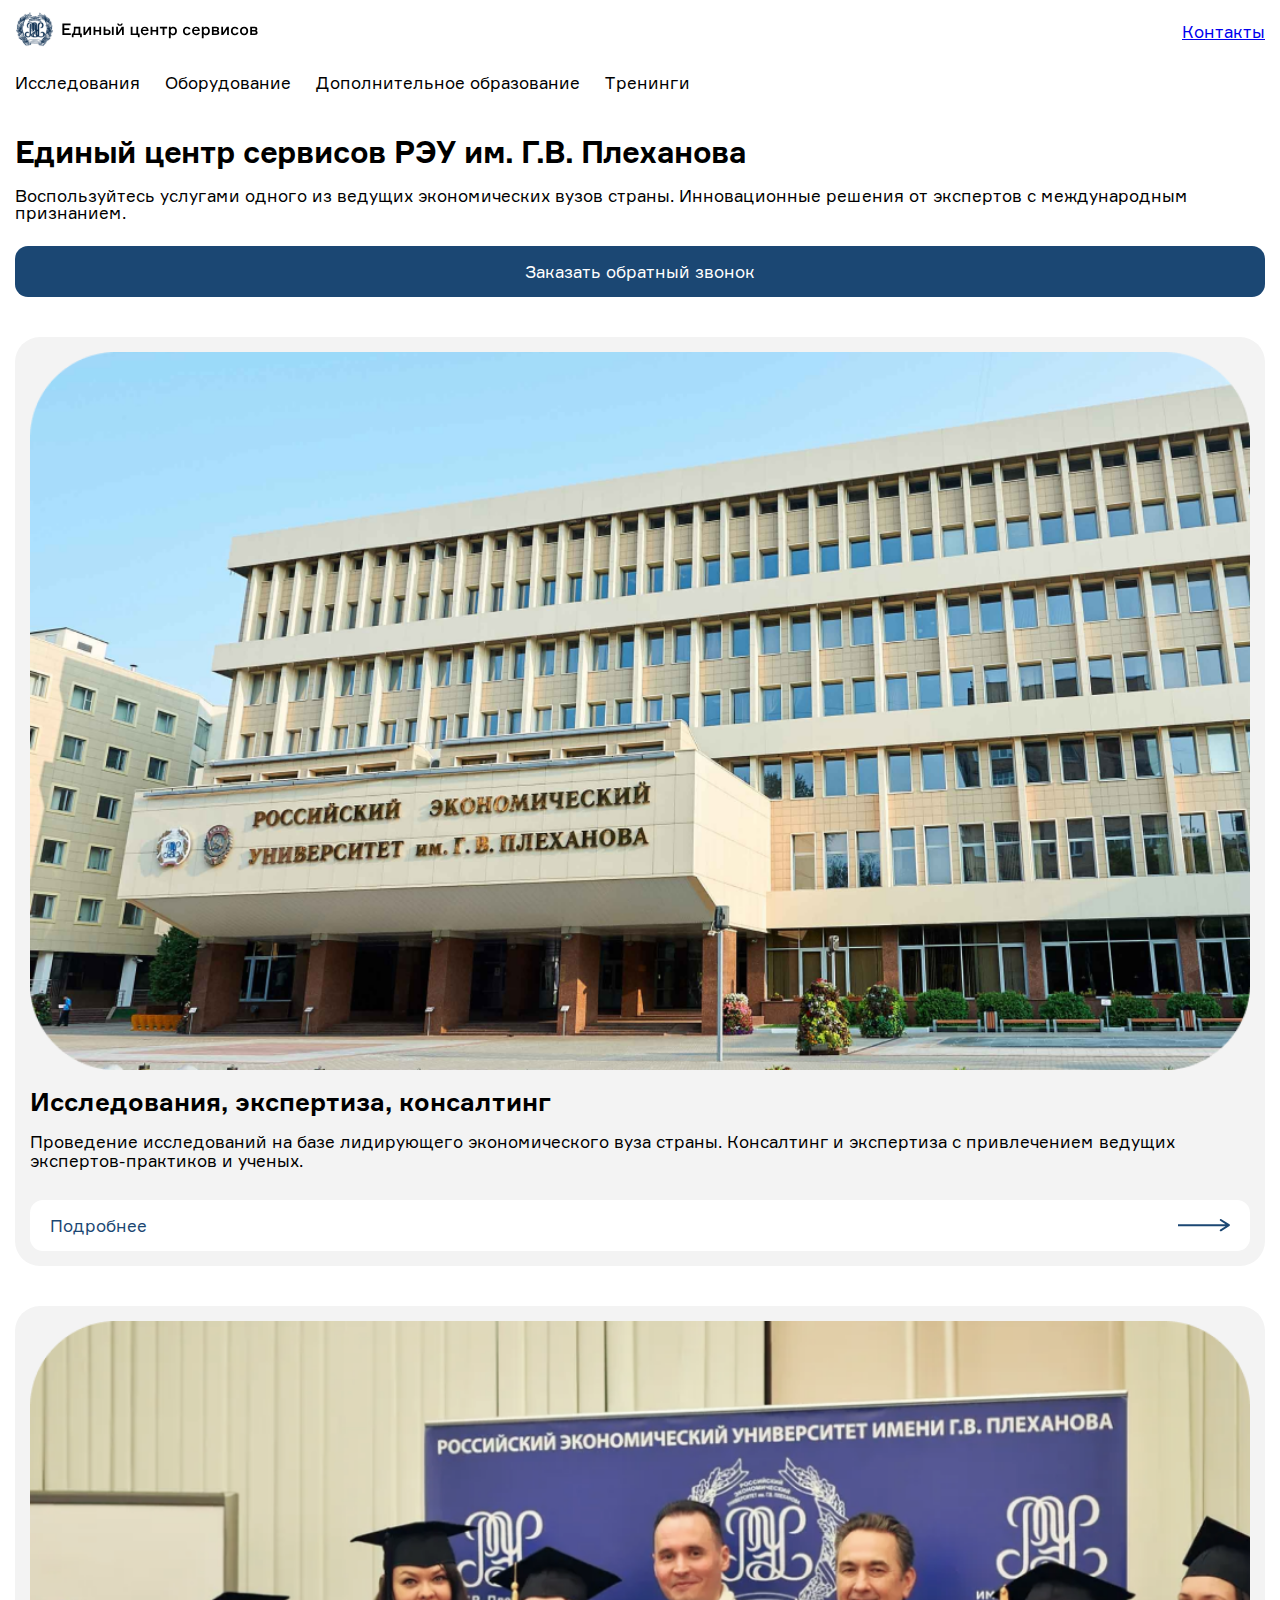
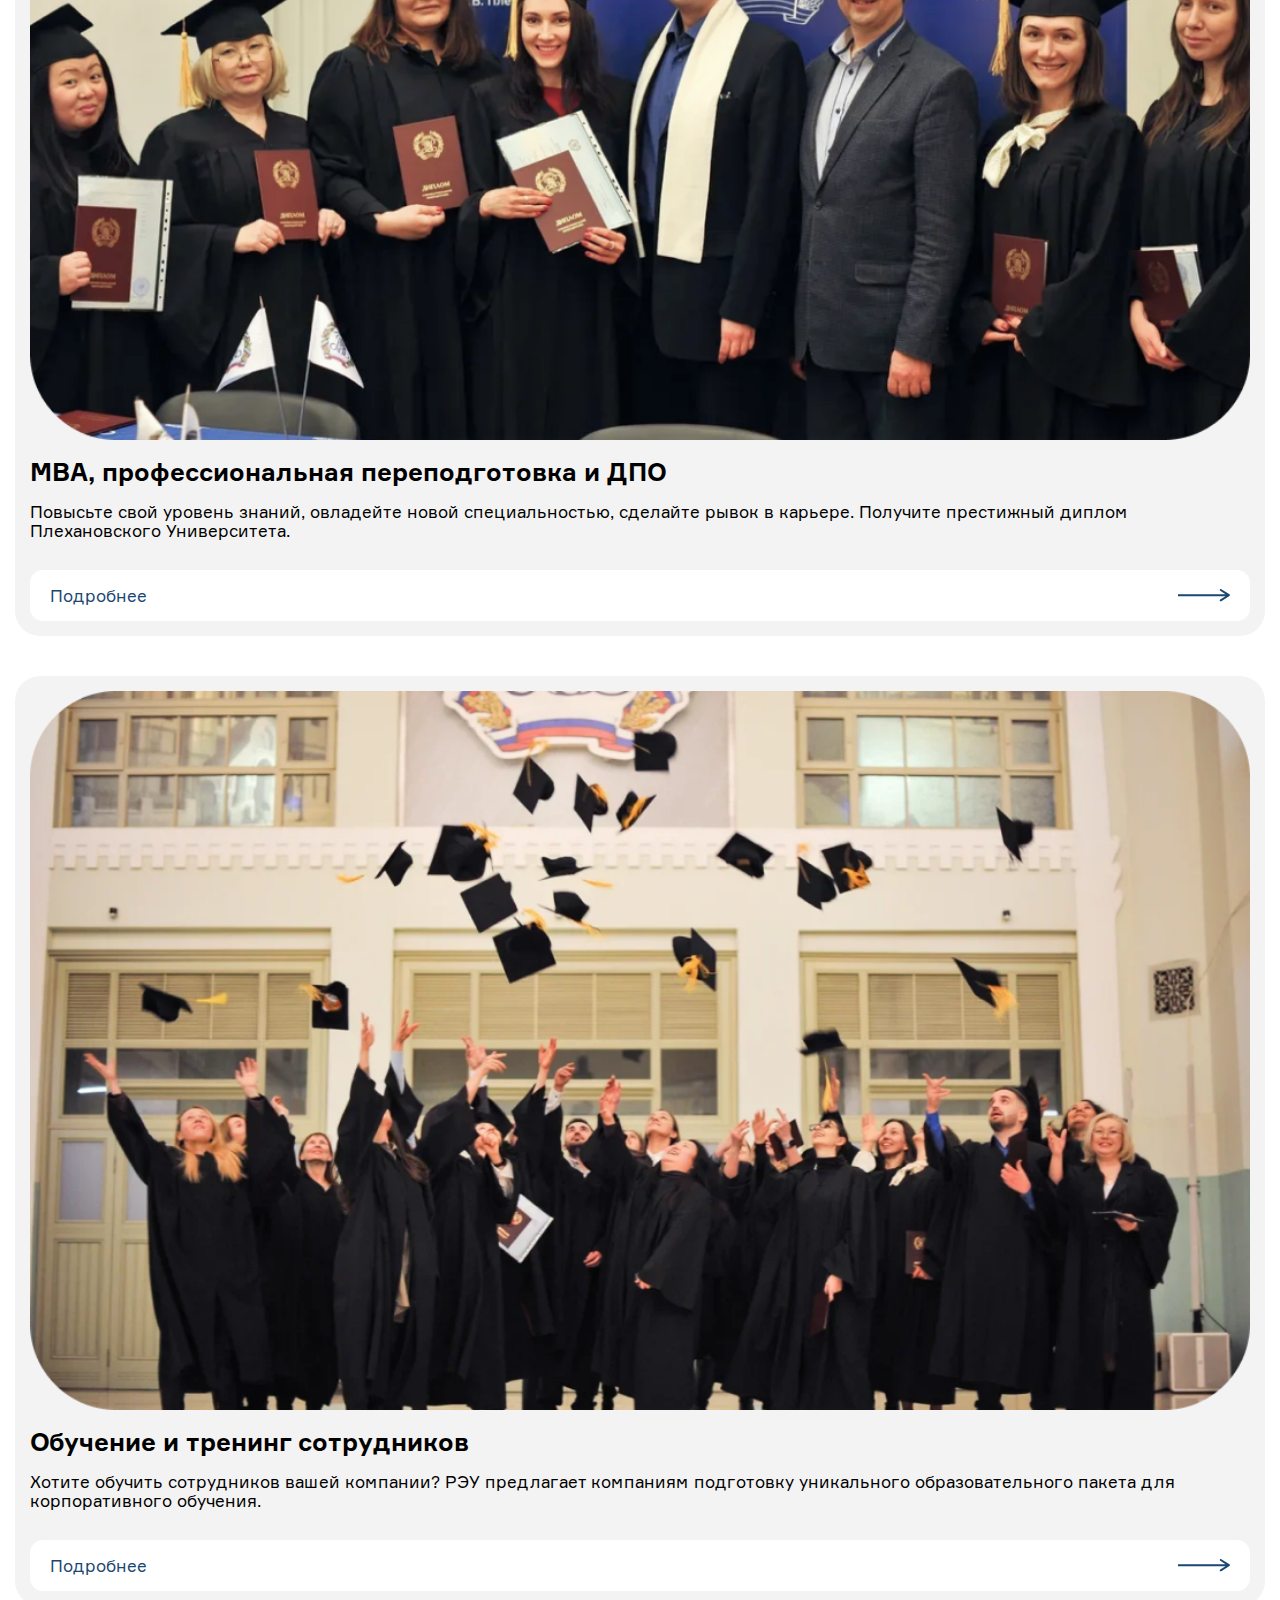
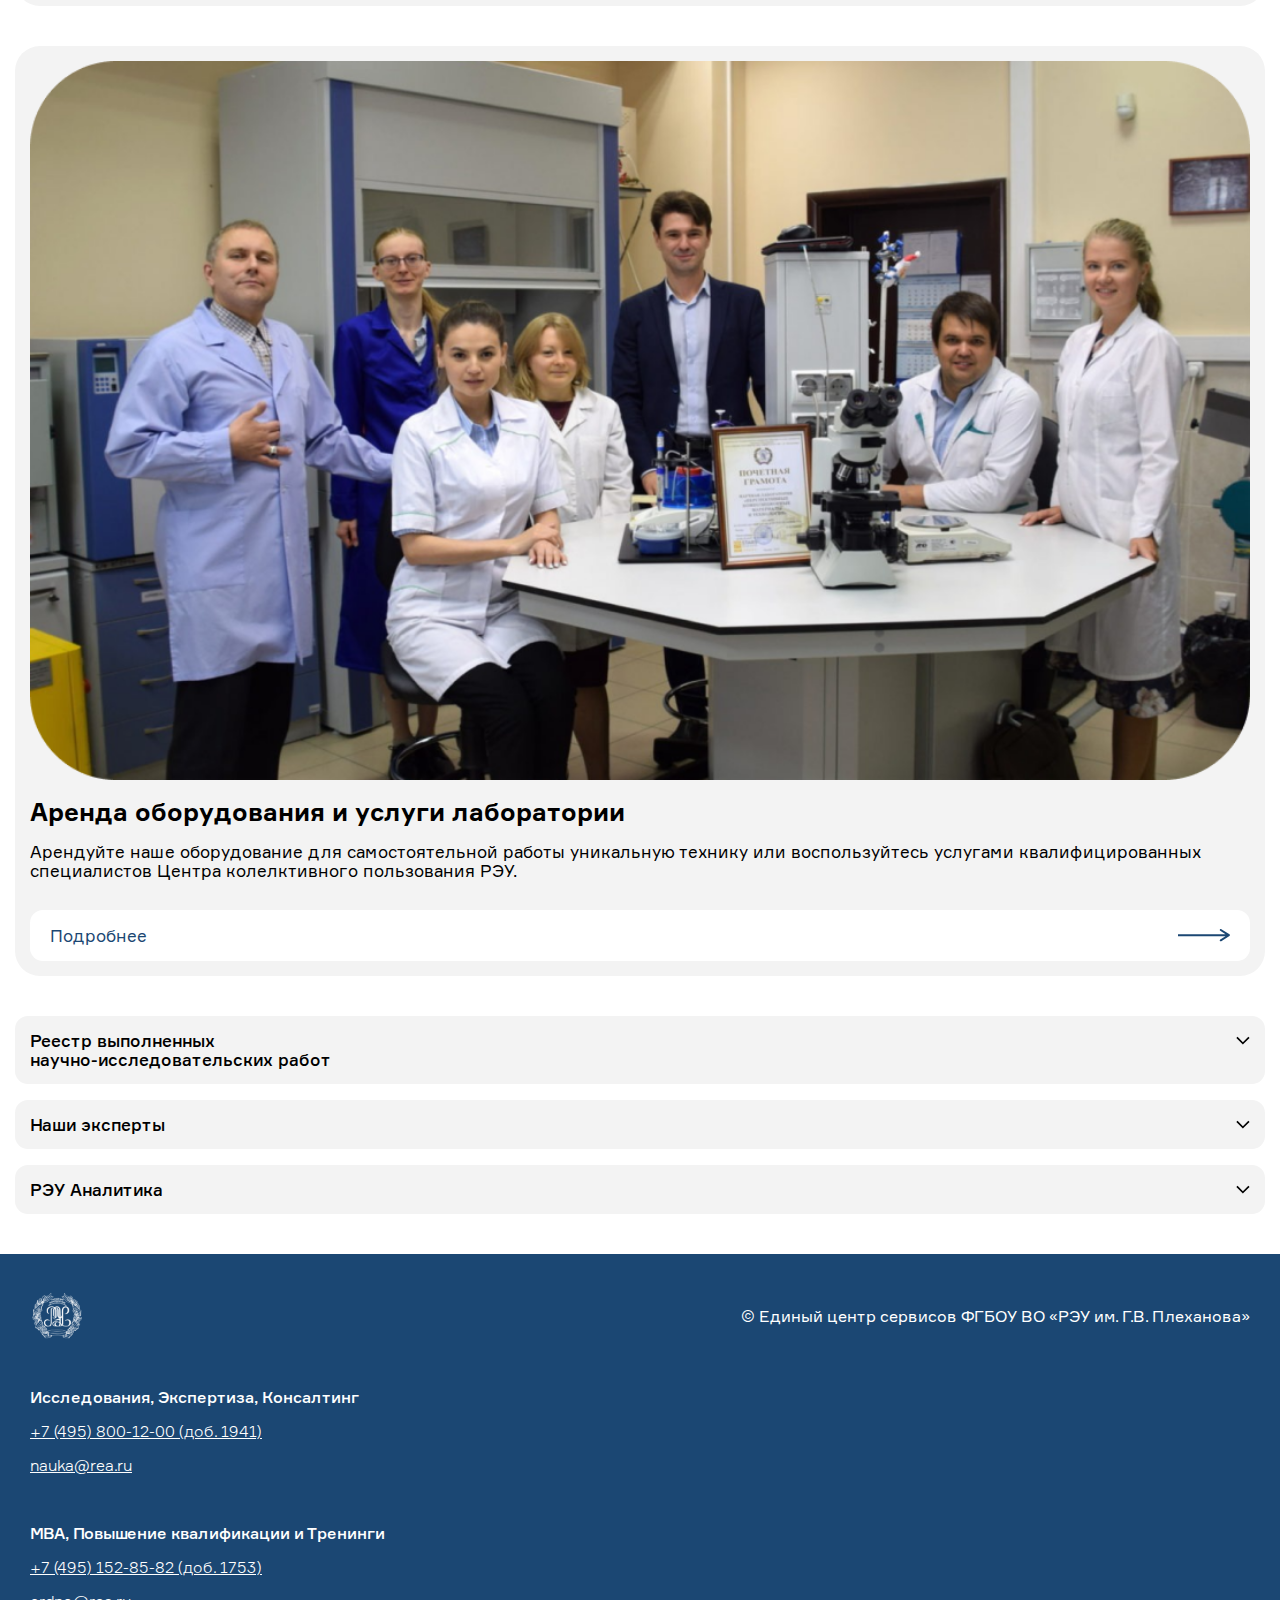
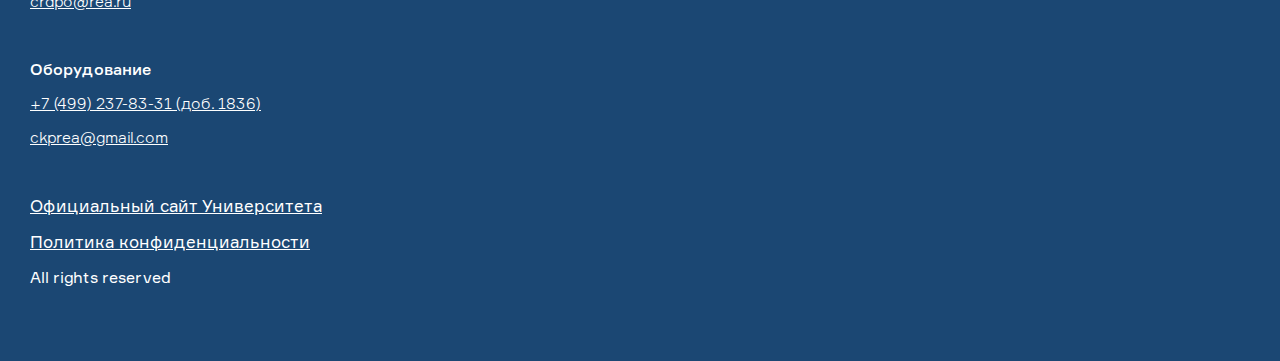
==== index.html @ 41f775c6 "first-sprint" ====
<!DOCTYPE html>
<html lang="ru" dir="ltr">
  <head>
    <meta charset="utf-8">
    <meta name="viewport" content="width=device-width, initial-scale=1">
    <title>Единый центр сервисов</title>
    <link rel="stylesheet" href="styles/style.css">
  </head>
  <body>
    <header>
      <a href="index.html"><img src="img/logo.svg" alt="logo"></a>
      <a href="#">Контакты</a>
    </header>

    <nav>
      <ul>
        <li><a href="reserches.html">Исследования</a></li>
        <li><a href="equipment.html">Оборудование</a></li>
        <li><a href="dpo.html">Дополнительное образование</a></li>
        <li><a href="trenings.html">Тренинги</a></li>
      </ul>
    </nav>

    <section class="main-page-title">
      <h1>Единый центр сервисов РЭУ им. Г.В. Плеханова</h1>
      <p>Воспользуйтесь услугами одного из&nbsp;ведущих экономических вузов страны. Инновационные решения от&nbsp;экспертов с&nbsp;международным признанием.</p>
      <button type="button" name="button">Заказать обратный звонок</button>
    </section>

    <section class="carts">
      <div class="section-cart">
        <img src="img/university.png" alt="university">
        <h2>Исследования, экспертиза, консалтинг</h2>
        <p>Проведение исследований на&nbsp;базе лидирующего экономического вуза страны. Консалтинг и&nbsp;экспертиза с&nbsp;привлечением ведущих экспертов-практиков и&nbsp;ученых.</p>
        <button type="button" class="button-cart" name="button">
          <span class="button-text">Подробнее</span>
          <span class="button-icon">
            <img src="img/button-icon.svg" alt="button-icon">
          </span>
        </button>
      </div>

      <div class="section-cart">
        <img src="img/dpo.png" alt="dpo">
        <h2>МВА, профессиональная переподготовка и&nbsp;ДПО</h2>
        <p>Повысьте свой уровень знаний, овладейте новой специальностью, сделайте рывок в&nbsp;карьере. Получите престижный диплом Плехановского Университета.</p>
        <button type="button" name="button">
          <span class="button-text">Подробнее</span>
          <span class="button-icon">
            <img src="img/button-icon.svg" alt="button-icon">
          </span>
      </div>

      <div class="section-cart">
        <img src="img/trening.png" alt="trening">
        <h2>Обучение и&nbsp;тренинг сотрудников</h2>
        <p>Хотите обучить сотрудников вашей компании? РЭУ предлагает компаниям подготовку уникального образовательного пакета для корпоративного обучения.</p>
        <button type="button" name="button">
          <span class="button-text">Подробнее</span>
          <span class="button-icon">
            <img src="img/button-icon.svg" alt="button-icon">
          </span>
      </div>

      <div class="section-cart">
        <img src="img/equip.png" alt="equip">
        <h2>Аренда оборудования и&nbsp;услуги лаборатории</h2>
        <p>Арендуйте наше оборудование для самостоятельной работы уникальную технику или воспользуйтесь услугами квалифицированных специалистов Центра колелктивного пользования РЭУ.</p>
        <button type="button" name="button">
          <span class="button-text">Подробнее</span>
          <span class="button-icon">
            <img src="img/button-icon.svg" alt="button-icon">
          </span>
      </div>
    </section>

      <section class="chevron">
        <div class="container-chevron">
          <p>Реестр выполненных<br>научно-исследовательских работ</p>
          <img src="img/chevron.svg" alt="chevron">
        </div>

        <div class="container-chevron">
          <p>Наши эксперты</p>
          <img src="img/chevron.svg" alt="chevron">
        </div>

        <div class="container-chevron">
          <p>РЭУ Аналитика</p>
          <img src="img/chevron.svg" alt="chevron">
        </div>
      </section>

      <footer>
        <div class="white-logo">
          <img src="img/white-logo.png" alt="white-logo">
          <p>&copy;&nbsp;Единый центр сервисов ФГБОУ ВО&nbsp;&laquo;РЭУ им. Г.В. Плеханова&raquo;</p>
        </div>


        <div class="links">
          <div class="footer-link">
            <p>Исследования, Экспертиза, Консалтинг</p>
            <a href="tel:+7 (495) 800-12-00">+7 (495) 800-12-00 (доб. 1941)</a>
            <a href="mailto: nauka@rea.ru">nauka@rea.ru</a>
          </div>

          <div class="footer-link">
            <p>MBA, Повышение квалификации и Тренинги</p>
            <a href="tel:+7 (495) 152-85-82">+7 (495) 152-85-82 (доб. 1753)</a>
            <a href="mailto: crdpo@rea.ru">crdpo@rea.ru</a>
          </div>

          <div class="footer-link">
            <p>Оборудование</p>
            <a href="tel:+7 (499) 237-83-31">+7 (499) 237-83-31 (доб. 1836)</a>
            <a href="mailto: ckprea@gmail.com">ckprea@gmail.com</a>
          </div>
        </div>

        <div class="bottom">
          <p><a href="#">Официальный сайт Университета</a></p>
          <p><a href="#">Политика конфиденциальности</a></p>
          <p>All rights reserved</p>
        </div>
      </footer>

    </section>
  </body>
</html>
---- styles/style.css ----
@import "reset.css";
@import "fonts.css";
@import "main.css";
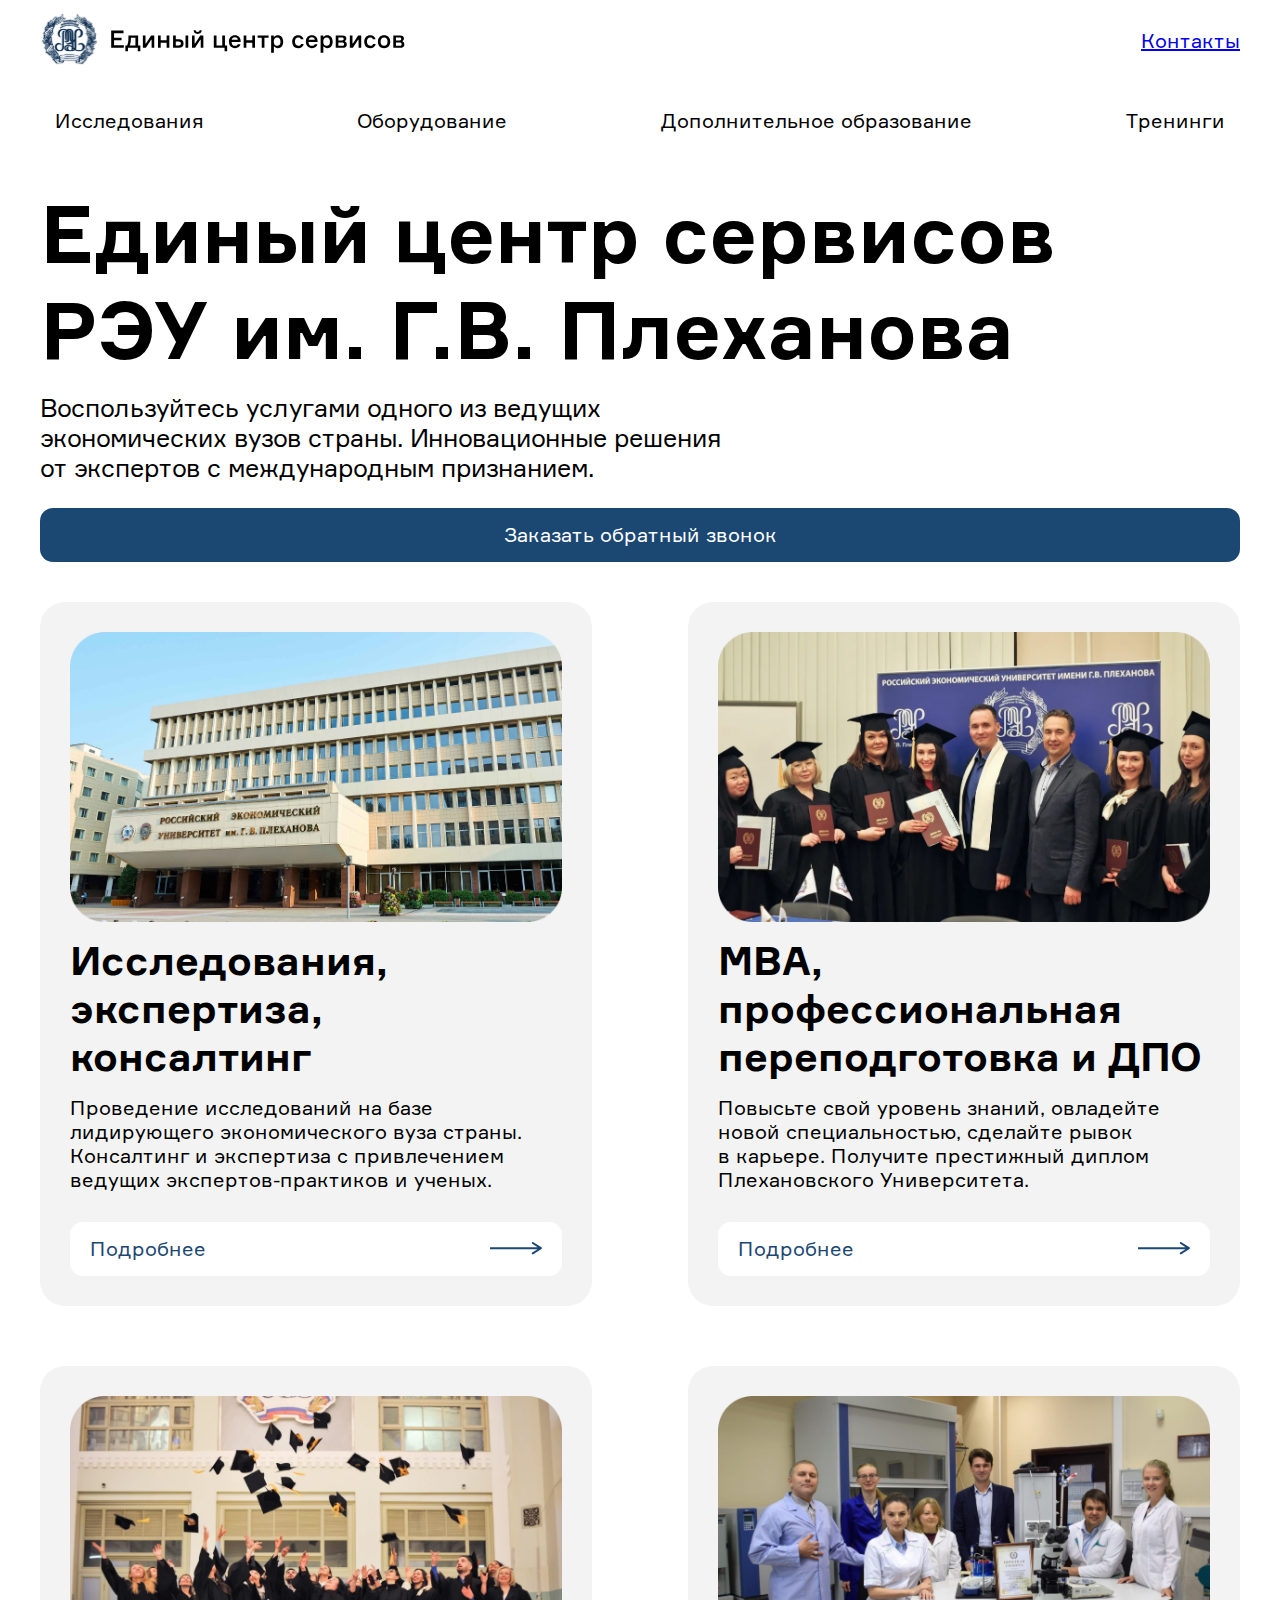
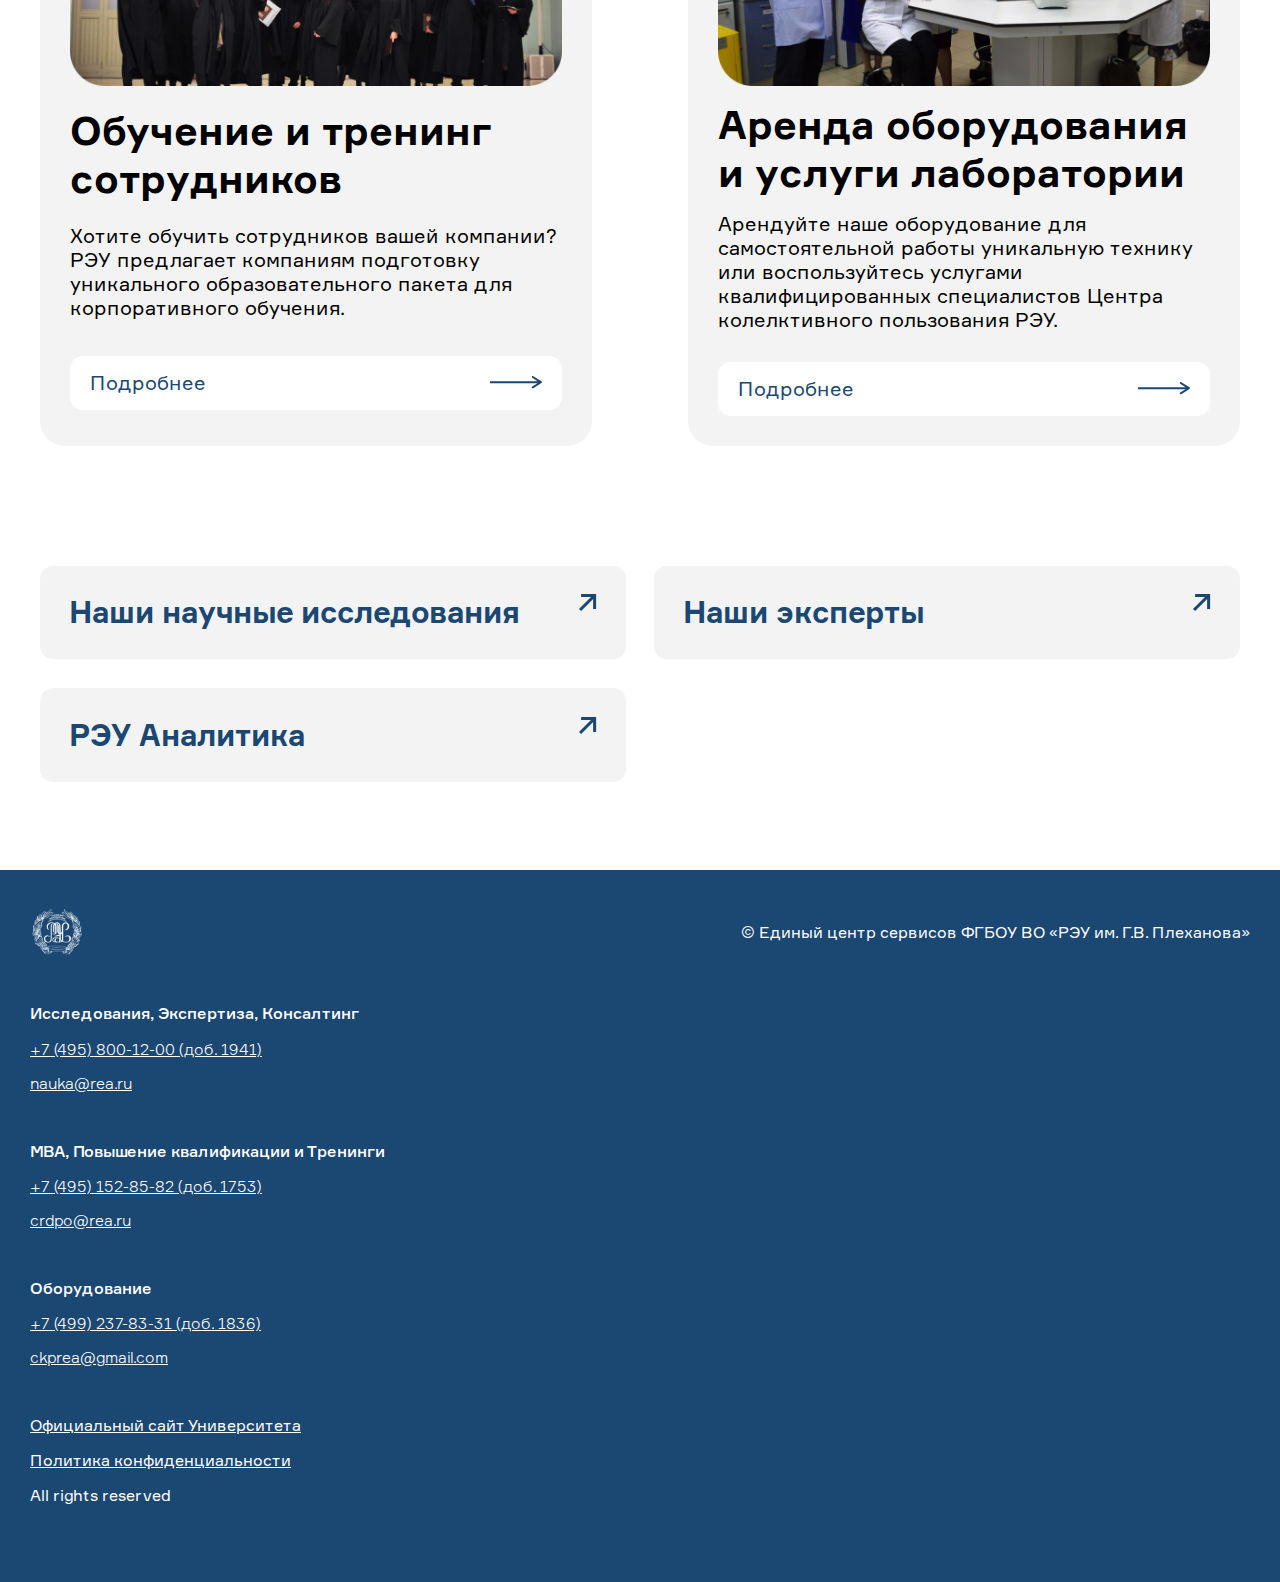
==== commit 47f4a575: "Second-sprint" ====
--- a/index.html
+++ b/index.html
@@ -24,7 +24,7 @@
     <section class="main-page-title">
       <h1>Единый центр сервисов РЭУ им. Г.В. Плеханова</h1>
       <p>Воспользуйтесь услугами одного из&nbsp;ведущих экономических вузов страны. Инновационные решения от&nbsp;экспертов с&nbsp;международным признанием.</p>
-      <button type="button" name="button">Заказать обратный звонок</button>
+      <button class="button" type="button" name="button">Заказать обратный звонок</button>
     </section>
 
     <section class="carts">
@@ -32,7 +32,7 @@
         <img src="img/university.png" alt="university">
         <h2>Исследования, экспертиза, консалтинг</h2>
         <p>Проведение исследований на&nbsp;базе лидирующего экономического вуза страны. Консалтинг и&nbsp;экспертиза с&nbsp;привлечением ведущих экспертов-практиков и&nbsp;ученых.</p>
-        <button type="button" class="button-cart" name="button">
+        <button type="button" class="button flex" name="button">
           <span class="button-text">Подробнее</span>
           <span class="button-icon">
             <img src="img/button-icon.svg" alt="button-icon">
@@ -44,7 +44,7 @@
         <img src="img/dpo.png" alt="dpo">
         <h2>МВА, профессиональная переподготовка и&nbsp;ДПО</h2>
         <p>Повысьте свой уровень знаний, овладейте новой специальностью, сделайте рывок в&nbsp;карьере. Получите престижный диплом Плехановского Университета.</p>
-        <button type="button" name="button">
+        <button class="button flex" type="button" name="button">
           <span class="button-text">Подробнее</span>
           <span class="button-icon">
             <img src="img/button-icon.svg" alt="button-icon">
@@ -55,7 +55,7 @@
         <img src="img/trening.png" alt="trening">
         <h2>Обучение и&nbsp;тренинг сотрудников</h2>
         <p>Хотите обучить сотрудников вашей компании? РЭУ предлагает компаниям подготовку уникального образовательного пакета для корпоративного обучения.</p>
-        <button type="button" name="button">
+        <button class="button flex" type="button" name="button">
           <span class="button-text">Подробнее</span>
           <span class="button-icon">
             <img src="img/button-icon.svg" alt="button-icon">
@@ -66,7 +66,7 @@
         <img src="img/equip.png" alt="equip">
         <h2>Аренда оборудования и&nbsp;услуги лаборатории</h2>
         <p>Арендуйте наше оборудование для самостоятельной работы уникальную технику или воспользуйтесь услугами квалифицированных специалистов Центра колелктивного пользования РЭУ.</p>
-        <button type="button" name="button">
+        <button class="button flex" type="button" name="button">
           <span class="button-text">Подробнее</span>
           <span class="button-icon">
             <img src="img/button-icon.svg" alt="button-icon">
@@ -74,20 +74,22 @@
       </div>
     </section>
 
-      <section class="chevron">
-        <div class="container-chevron">
-          <p>Реестр выполненных<br>научно-исследовательских работ</p>
-          <img src="img/chevron.svg" alt="chevron">
-        </div>
+      <section>
+        <div class="action-flex-container">
+          <div class="main-page action-container">
+            <p>Наши научные исследования</p>
+            <img src="img/link-arrow.svg" alt="link-arrow">
+          </div>
 
-        <div class="container-chevron">
-          <p>Наши эксперты</p>
-          <img src="img/chevron.svg" alt="chevron">
-        </div>
+          <div class="main-page action-container">
+            <p>Наши эксперты</p>
+            <img src="img/link-arrow.svg" alt="link-arrow">
+          </div>
 
-        <div class="container-chevron">
-          <p>РЭУ Аналитика</p>
-          <img src="img/chevron.svg" alt="chevron">
+          <div class="main-page action-container">
+            <p>РЭУ Аналитика</p>
+            <img src="img/link-arrow.svg" alt="link-arrow">
+          </div>
         </div>
       </section>
 
--- a/styles/style.css
+++ b/styles/style.css
@@ -1,3 +1,17 @@
 @import "reset.css";
 @import "fonts.css";
+@import "head.css";
 @import "main.css";
+@import "main-page-title.css";
+@import "button.css";
+@import "carts.css";
+@import "action-container.css";
+@import "footer.css";
+@import "main-title.css";
+@import "action-section.css";
+@import "person.css";
+@import "hidden-list.css";
+@import "default-container.css";
+@import "carusel.css";
+@import "banner.css";
+@import "small-banner.css";
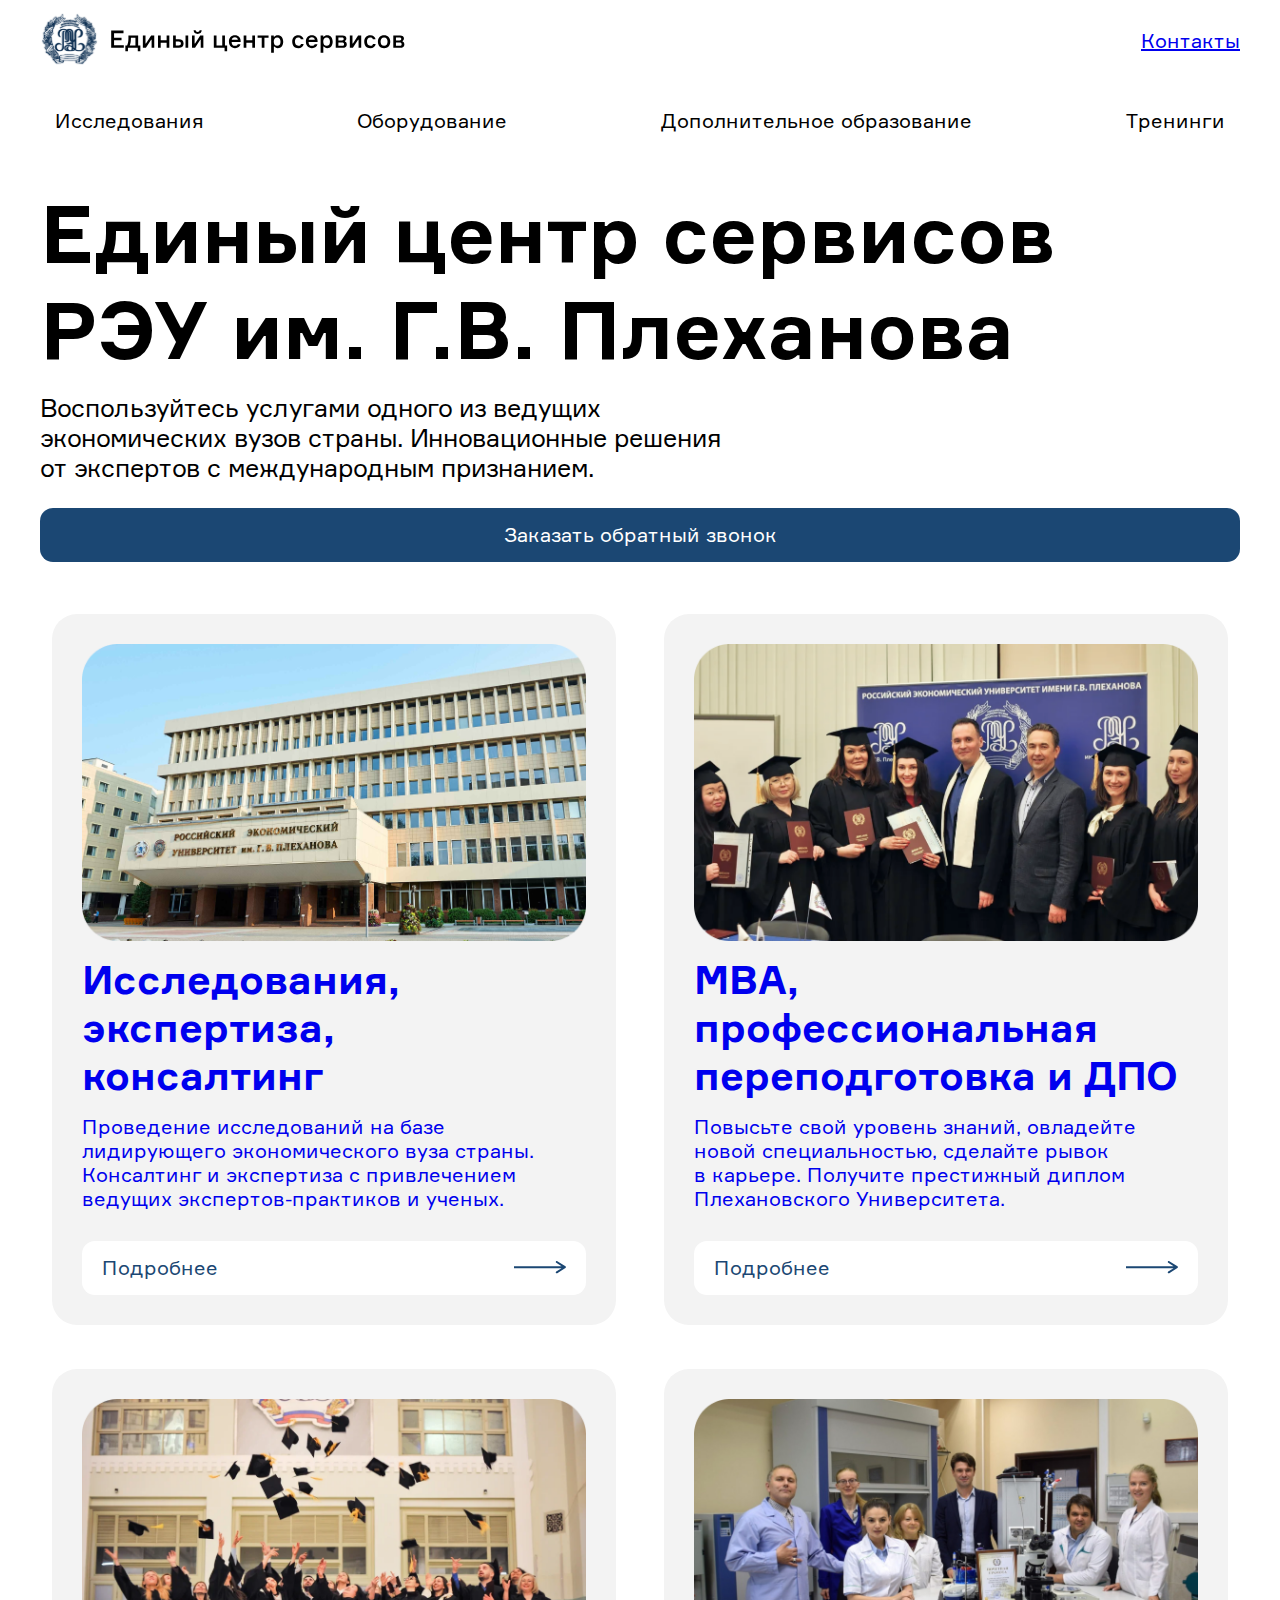
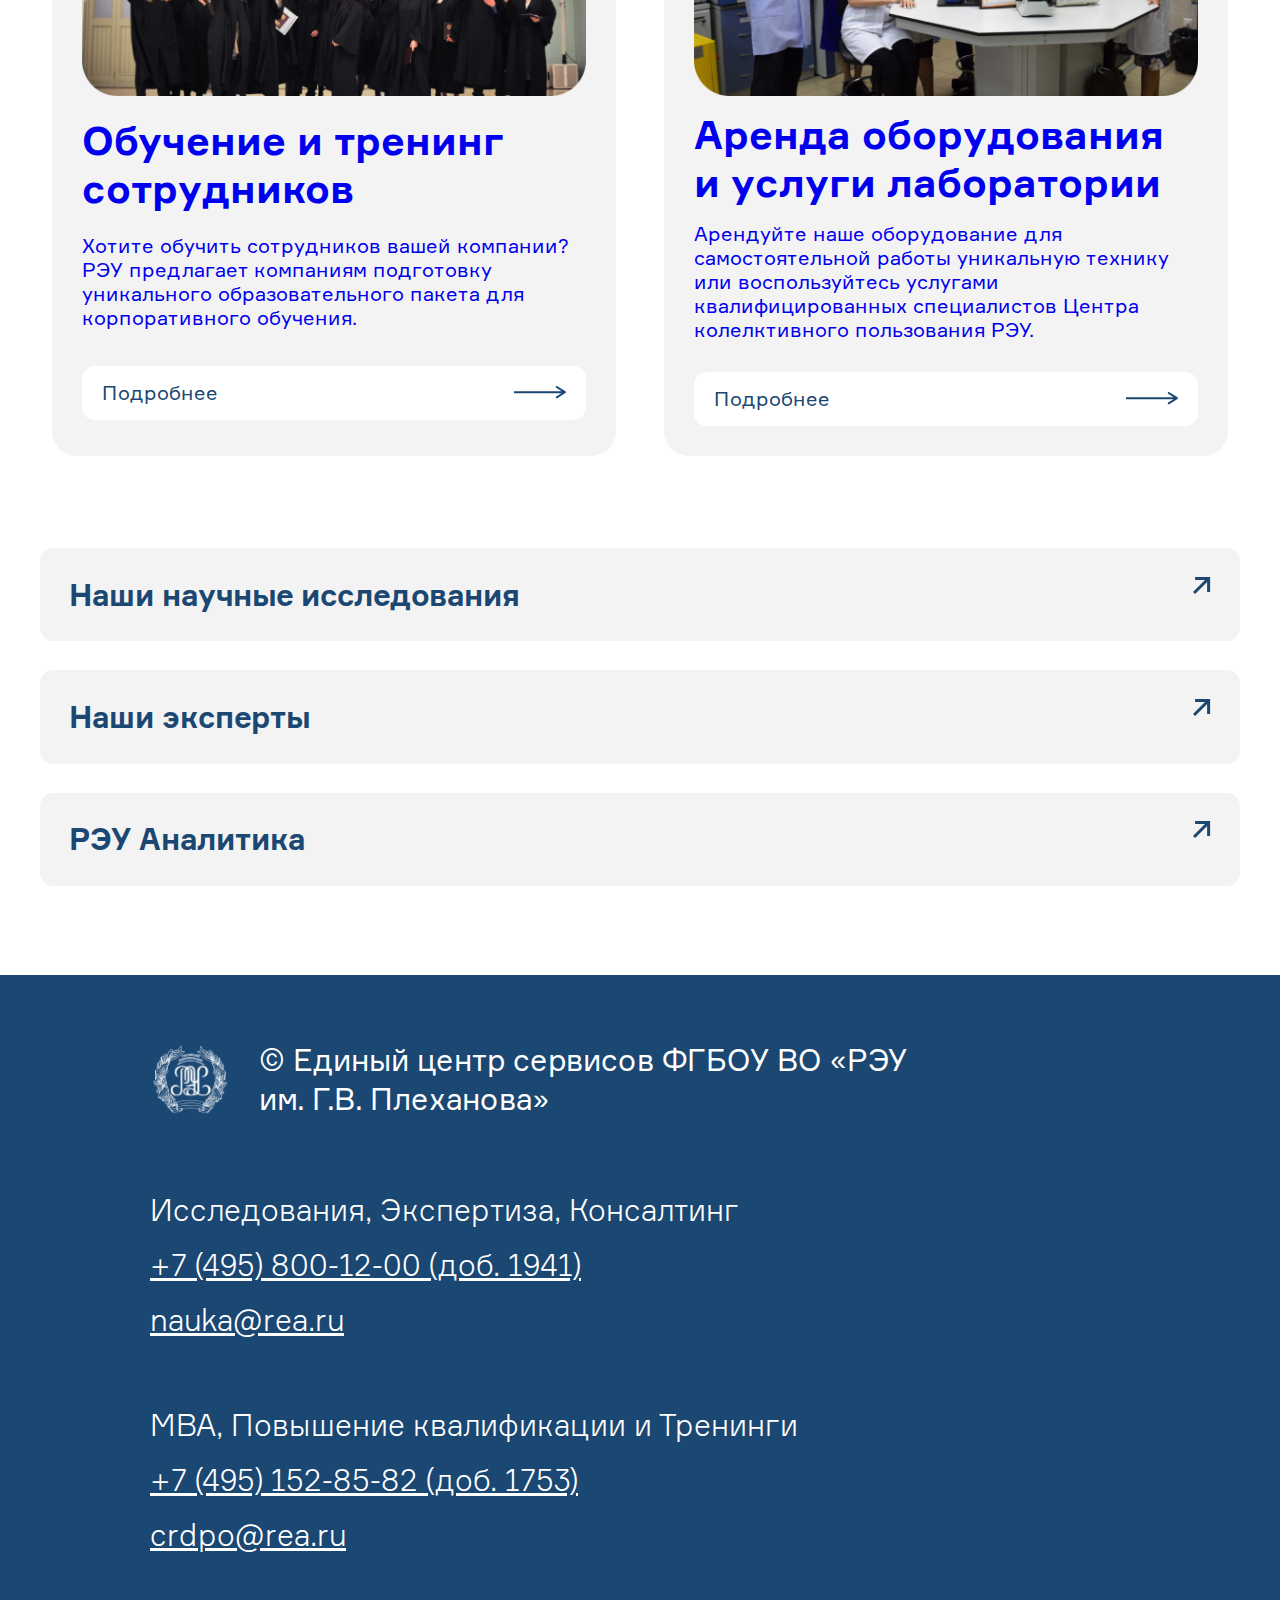
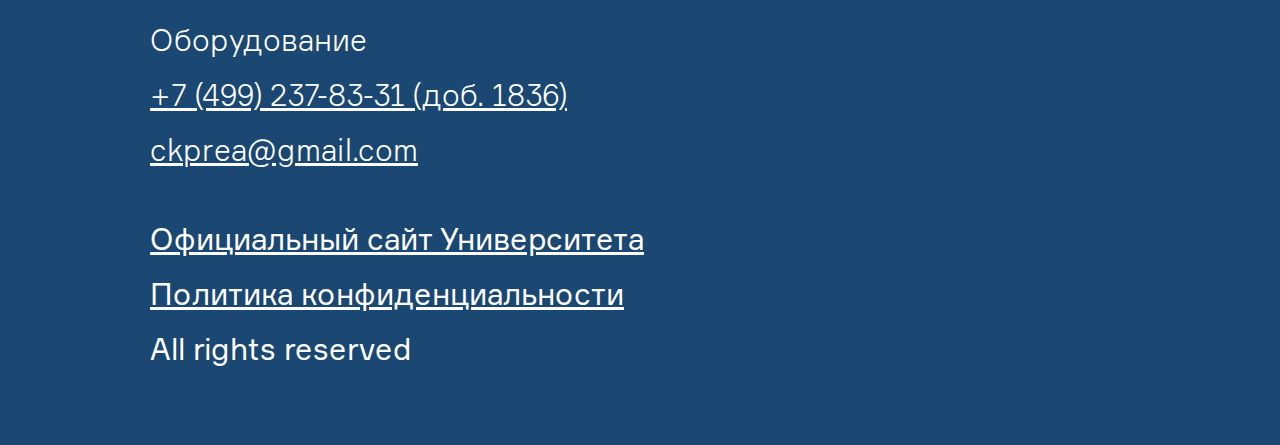
==== commit f420d9c9: "Third-sprint" ====
--- a/index.html
+++ b/index.html
@@ -28,50 +28,61 @@
     </section>
 
     <section class="carts">
-      <div class="section-cart">
-        <img src="img/university.png" alt="university">
-        <h2>Исследования, экспертиза, консалтинг</h2>
-        <p>Проведение исследований на&nbsp;базе лидирующего экономического вуза страны. Консалтинг и&nbsp;экспертиза с&nbsp;привлечением ведущих экспертов-практиков и&nbsp;ученых.</p>
-        <button type="button" class="button flex" name="button">
-          <span class="button-text">Подробнее</span>
-          <span class="button-icon">
-            <img src="img/button-icon.svg" alt="button-icon">
-          </span>
-        </button>
-      </div>
+      <a href="reserches.html">
+        <div class="section-cart">
+          <img src="img/university.png" alt="university">
+          <h2>Исследования, экспертиза, консалтинг</h2>
+          <p>Проведение исследований на&nbsp;базе лидирующего экономического вуза страны. Консалтинг и&nbsp;экспертиза с&nbsp;привлечением ведущих экспертов-практиков и&nbsp;ученых.</p>
+          <button type="button" class="button flex" name="button">
+            <span class="button-text">Подробнее</span>
+            <span class="button-icon">
+              <img src="img/button-icon.svg" alt="button-icon">
+            </span>
+          </button>
+        </div>
+      </a>
 
-      <div class="section-cart">
-        <img src="img/dpo.png" alt="dpo">
-        <h2>МВА, профессиональная переподготовка и&nbsp;ДПО</h2>
-        <p>Повысьте свой уровень знаний, овладейте новой специальностью, сделайте рывок в&nbsp;карьере. Получите престижный диплом Плехановского Университета.</p>
-        <button class="button flex" type="button" name="button">
-          <span class="button-text">Подробнее</span>
-          <span class="button-icon">
-            <img src="img/button-icon.svg" alt="button-icon">
-          </span>
-      </div>
+      <a href="dpo.html">
+        <div class="section-cart">
+          <img src="img/dpo.png" alt="dpo">
+          <h2>МВА, профессиональная переподготовка и&nbsp;ДПО</h2>
+          <p>Повысьте свой уровень знаний, овладейте новой специальностью, сделайте рывок в&nbsp;карьере. Получите престижный диплом Плехановского Университета.</p>
+          <button class="button flex" type="button" name="button">
+            <span class="button-text">Подробнее</span>
+            <span class="button-icon">
+              <img src="img/button-icon.svg" alt="button-icon">
+            </span>
+          </button>
+        </div>
+      </a>
 
-      <div class="section-cart">
-        <img src="img/trening.png" alt="trening">
-        <h2>Обучение и&nbsp;тренинг сотрудников</h2>
-        <p>Хотите обучить сотрудников вашей компании? РЭУ предлагает компаниям подготовку уникального образовательного пакета для корпоративного обучения.</p>
-        <button class="button flex" type="button" name="button">
-          <span class="button-text">Подробнее</span>
-          <span class="button-icon">
-            <img src="img/button-icon.svg" alt="button-icon">
-          </span>
-      </div>
+      <a href="trenings.html">
+        <div class="section-cart">
+          <img src="img/trening.png" alt="trening">
+          <h2>Обучение и&nbsp;тренинг сотрудников</h2>
+          <p>Хотите обучить сотрудников вашей компании? РЭУ предлагает компаниям подготовку уникального образовательного пакета для корпоративного обучения.</p>
+          <button class="button flex" type="button" name="button">
+            <span class="button-text">Подробнее</span>
+            <span class="button-icon">
+              <img src="img/button-icon.svg" alt="button-icon">
+            </span>
+        </div>
+      </a>
 
-      <div class="section-cart">
-        <img src="img/equip.png" alt="equip">
-        <h2>Аренда оборудования и&nbsp;услуги лаборатории</h2>
-        <p>Арендуйте наше оборудование для самостоятельной работы уникальную технику или воспользуйтесь услугами квалифицированных специалистов Центра колелктивного пользования РЭУ.</p>
-        <button class="button flex" type="button" name="button">
-          <span class="button-text">Подробнее</span>
-          <span class="button-icon">
-            <img src="img/button-icon.svg" alt="button-icon">
-          </span>
-      </div>
+      <a href="equipment.html">
+        <div class="section-cart">
+          <img src="img/equip.png" alt="equip">
+          <h2>Аренда оборудования и&nbsp;услуги лаборатории</h2>
+          <p>Арендуйте наше оборудование для самостоятельной работы уникальную технику или воспользуйтесь услугами квалифицированных специалистов Центра колелктивного пользования РЭУ.</p>
+          <button class="button flex" type="button" name="button">
+            <span class="button-text">Подробнее</span>
+            <span class="button-icon">
+              <img src="img/button-icon.svg" alt="button-icon">
+            </span>
+          </button>
+        </div>
+      </a>
+
     </section>
 
       <section>
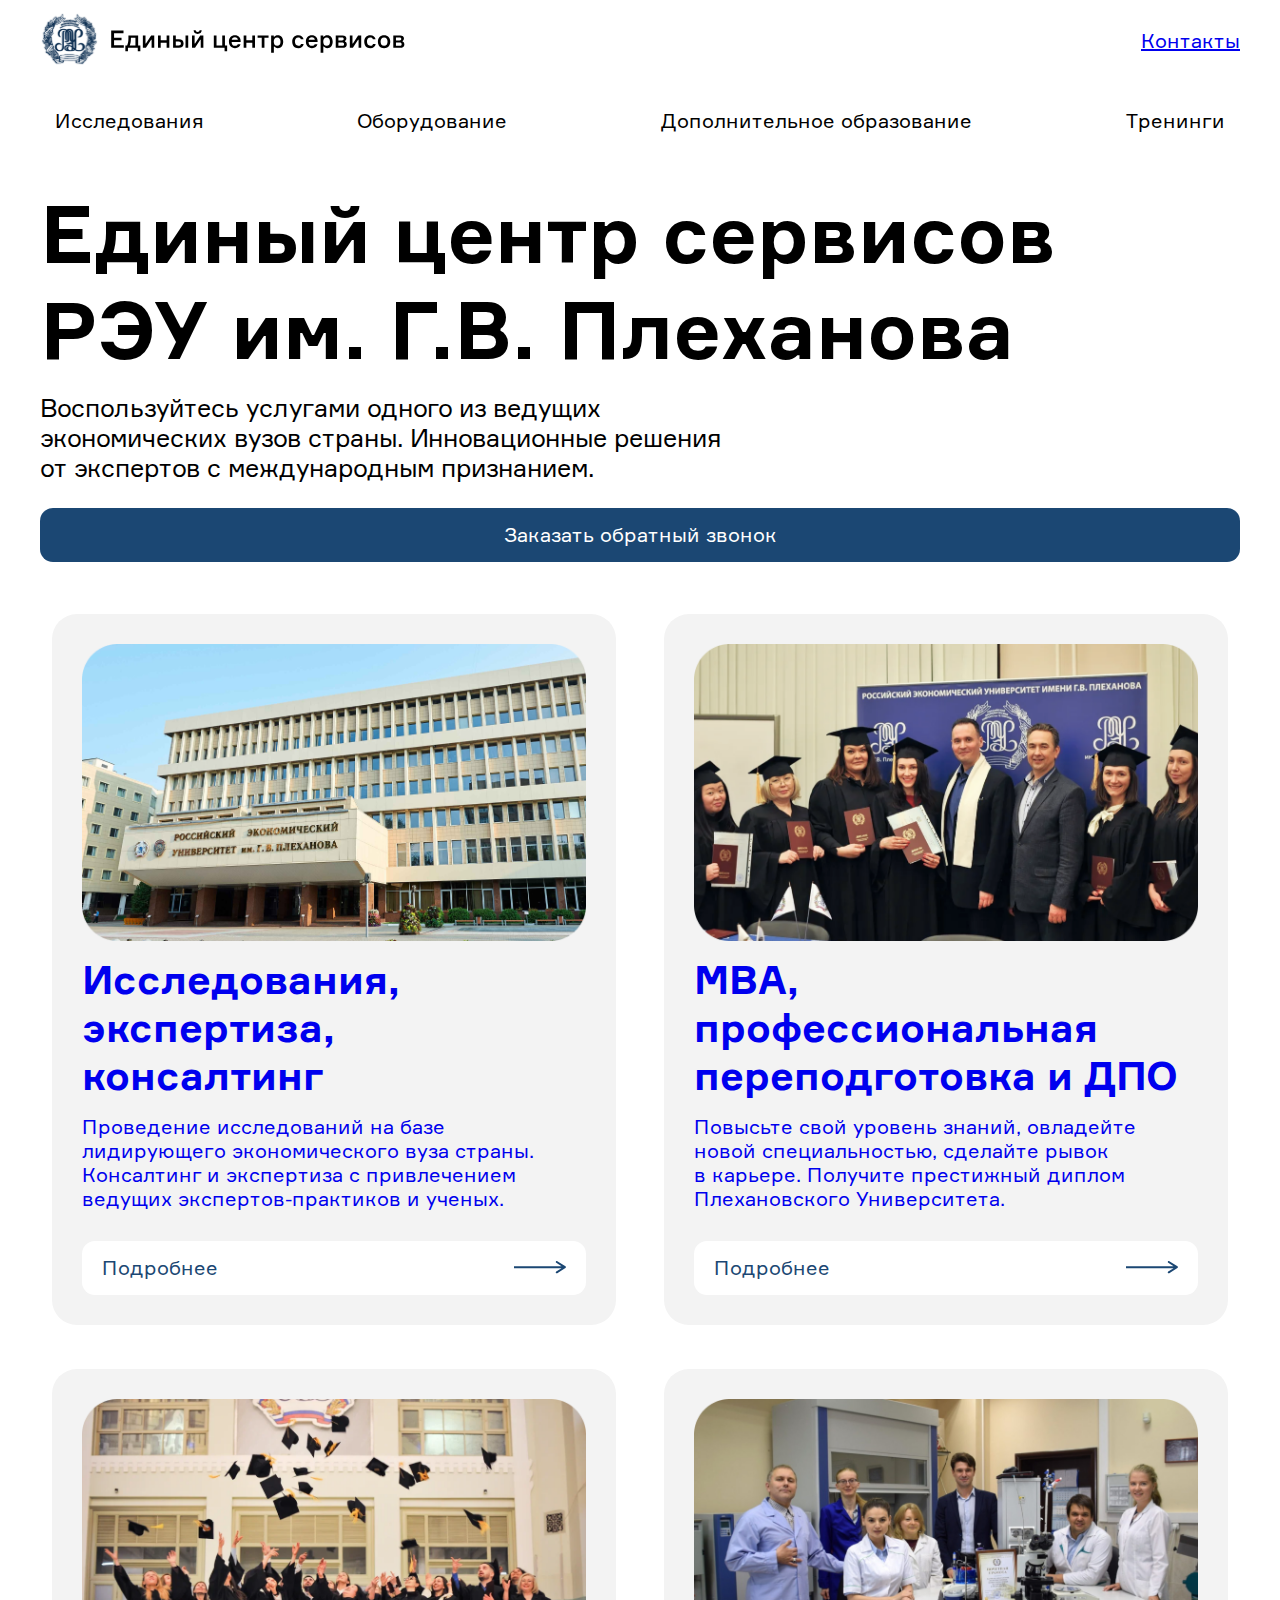
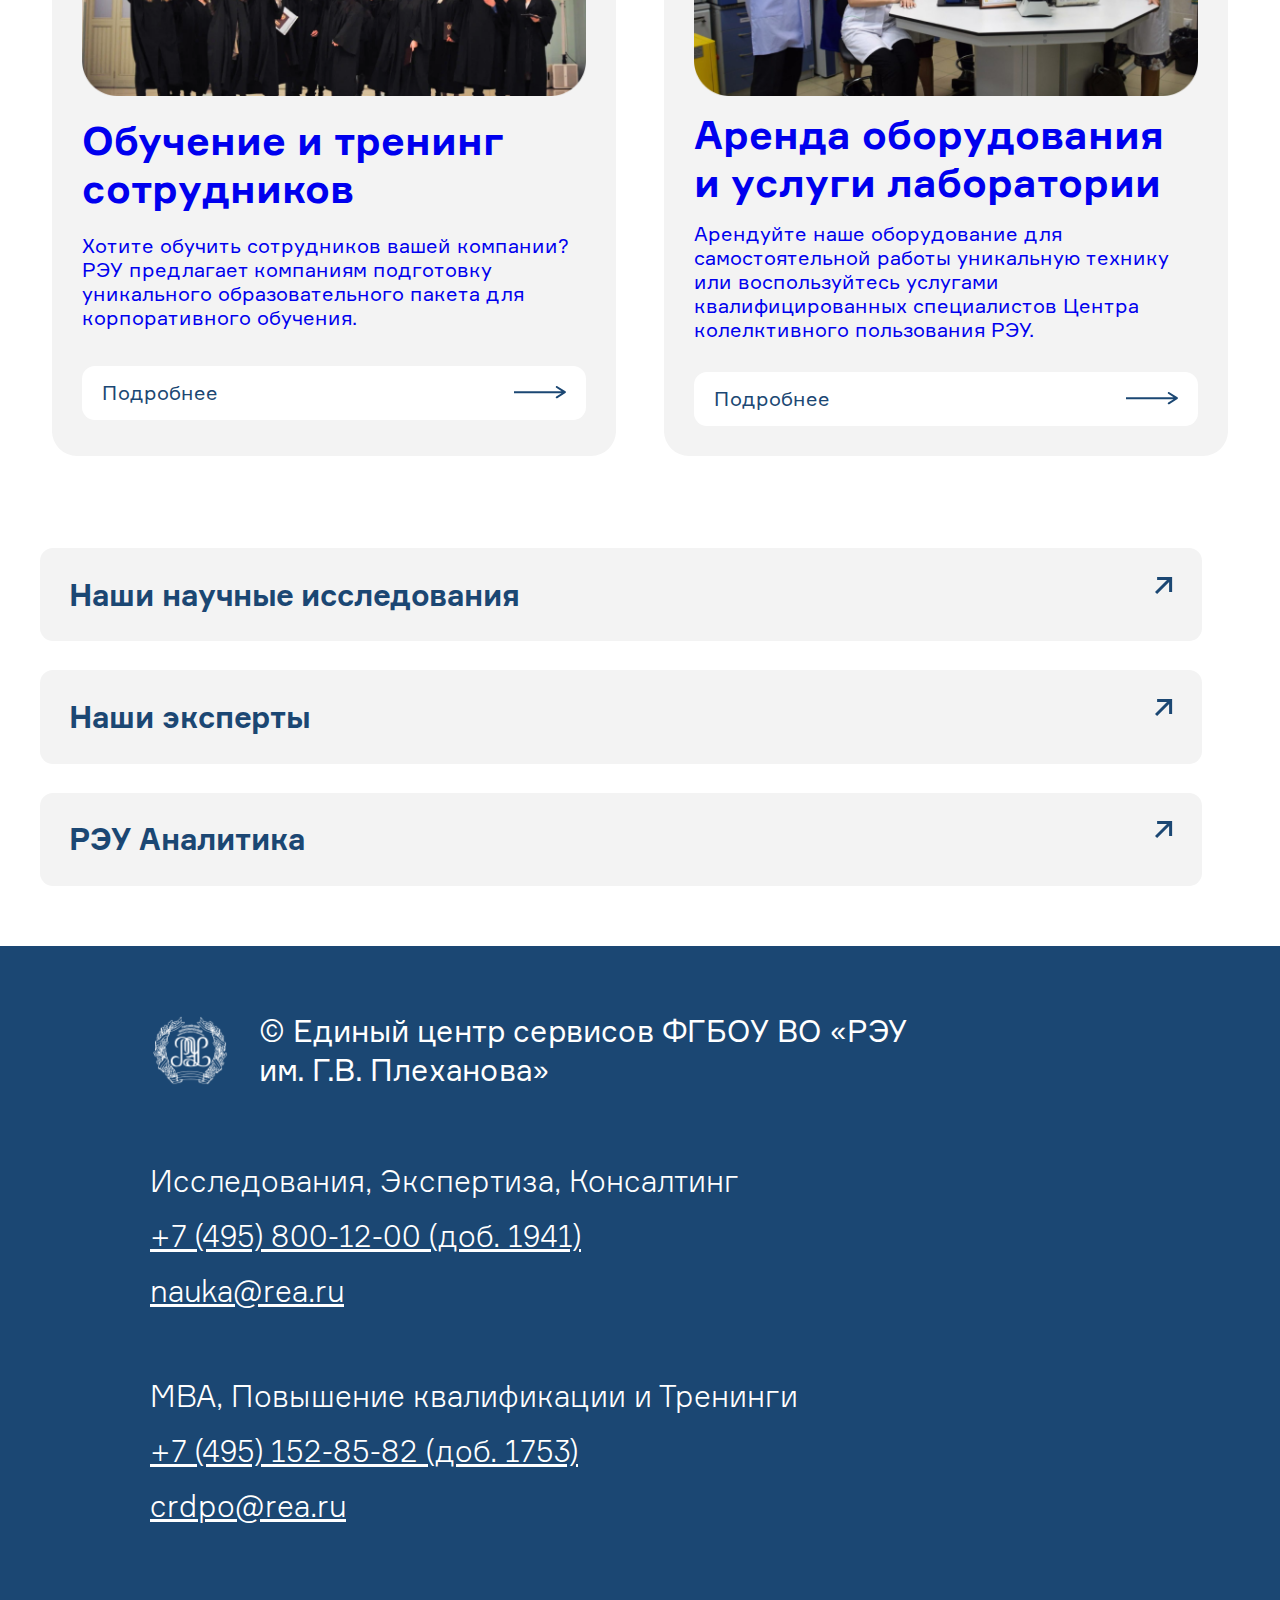
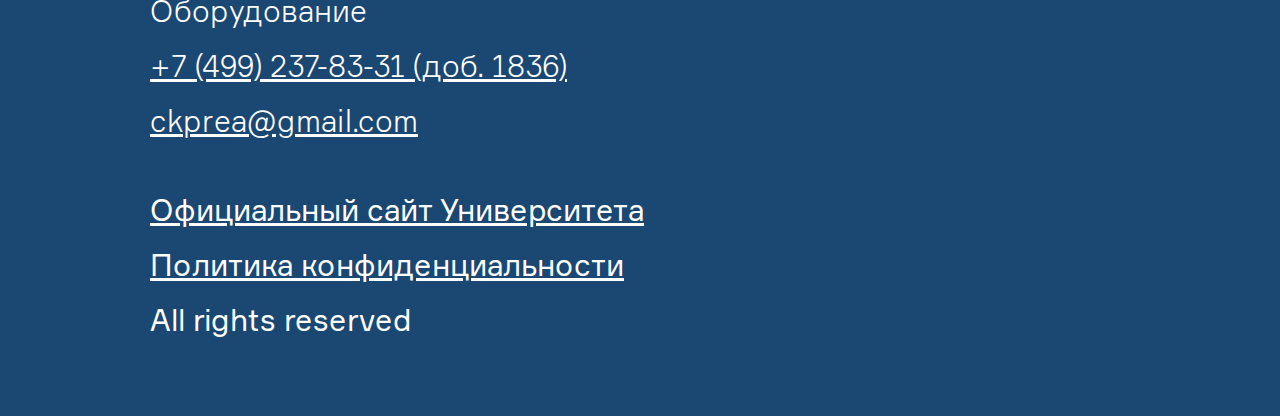
==== commit a234a233: "fouth-sprint" ====
--- a/index.html
+++ b/index.html
@@ -9,7 +9,7 @@
   <body>
     <header>
       <a href="index.html"><img src="img/logo.svg" alt="logo"></a>
-      <a href="#">Контакты</a>
+      <a href="#footer">Контакты</a>
     </header>
 
     <nav>
@@ -86,25 +86,29 @@
     </section>
 
       <section>
-        <div class="action-flex-container">
-          <div class="main-page action-container">
-            <p>Наши научные исследования</p>
-            <img src="img/link-arrow.svg" alt="link-arrow">
-          </div>
+          <a href="https://www.rea.ru/ru/org/managements/orgnirupr/Pages/effectiveness_of_research.aspx">
+            <div class="main-page action-container">
+              <p>Наши научные исследования</p>
+              <img src="img/link-arrow.svg" alt="link-arrow">
+            </div>
+          </a>
 
-          <div class="main-page action-container">
-            <p>Наши эксперты</p>
-            <img src="img/link-arrow.svg" alt="link-arrow">
-          </div>
+          <a href="https://www.rea.ru/ru/press/Pages/database-experts.aspx">
+            <div class="main-page action-container">
+              <p>Наши эксперты</p>
+              <img src="img/link-arrow.svg" alt="link-arrow">
+            </div>
+          </a>
 
-          <div class="main-page action-container">
-            <p>РЭУ Аналитика</p>
-            <img src="img/link-arrow.svg" alt="link-arrow">
-          </div>
-        </div>
+          <a href="https://analitica.rea.ru">
+            <div class="main-page action-container">
+              <p>РЭУ Аналитика</p>
+              <img src="img/link-arrow.svg" alt="link-arrow">
+            </div>
+          </a>
       </section>
 
-      <footer>
+      <footer id="footer">
         <div class="white-logo">
           <img src="img/white-logo.png" alt="white-logo">
           <p>&copy;&nbsp;Единый центр сервисов ФГБОУ ВО&nbsp;&laquo;РЭУ им. Г.В. Плеханова&raquo;</p>
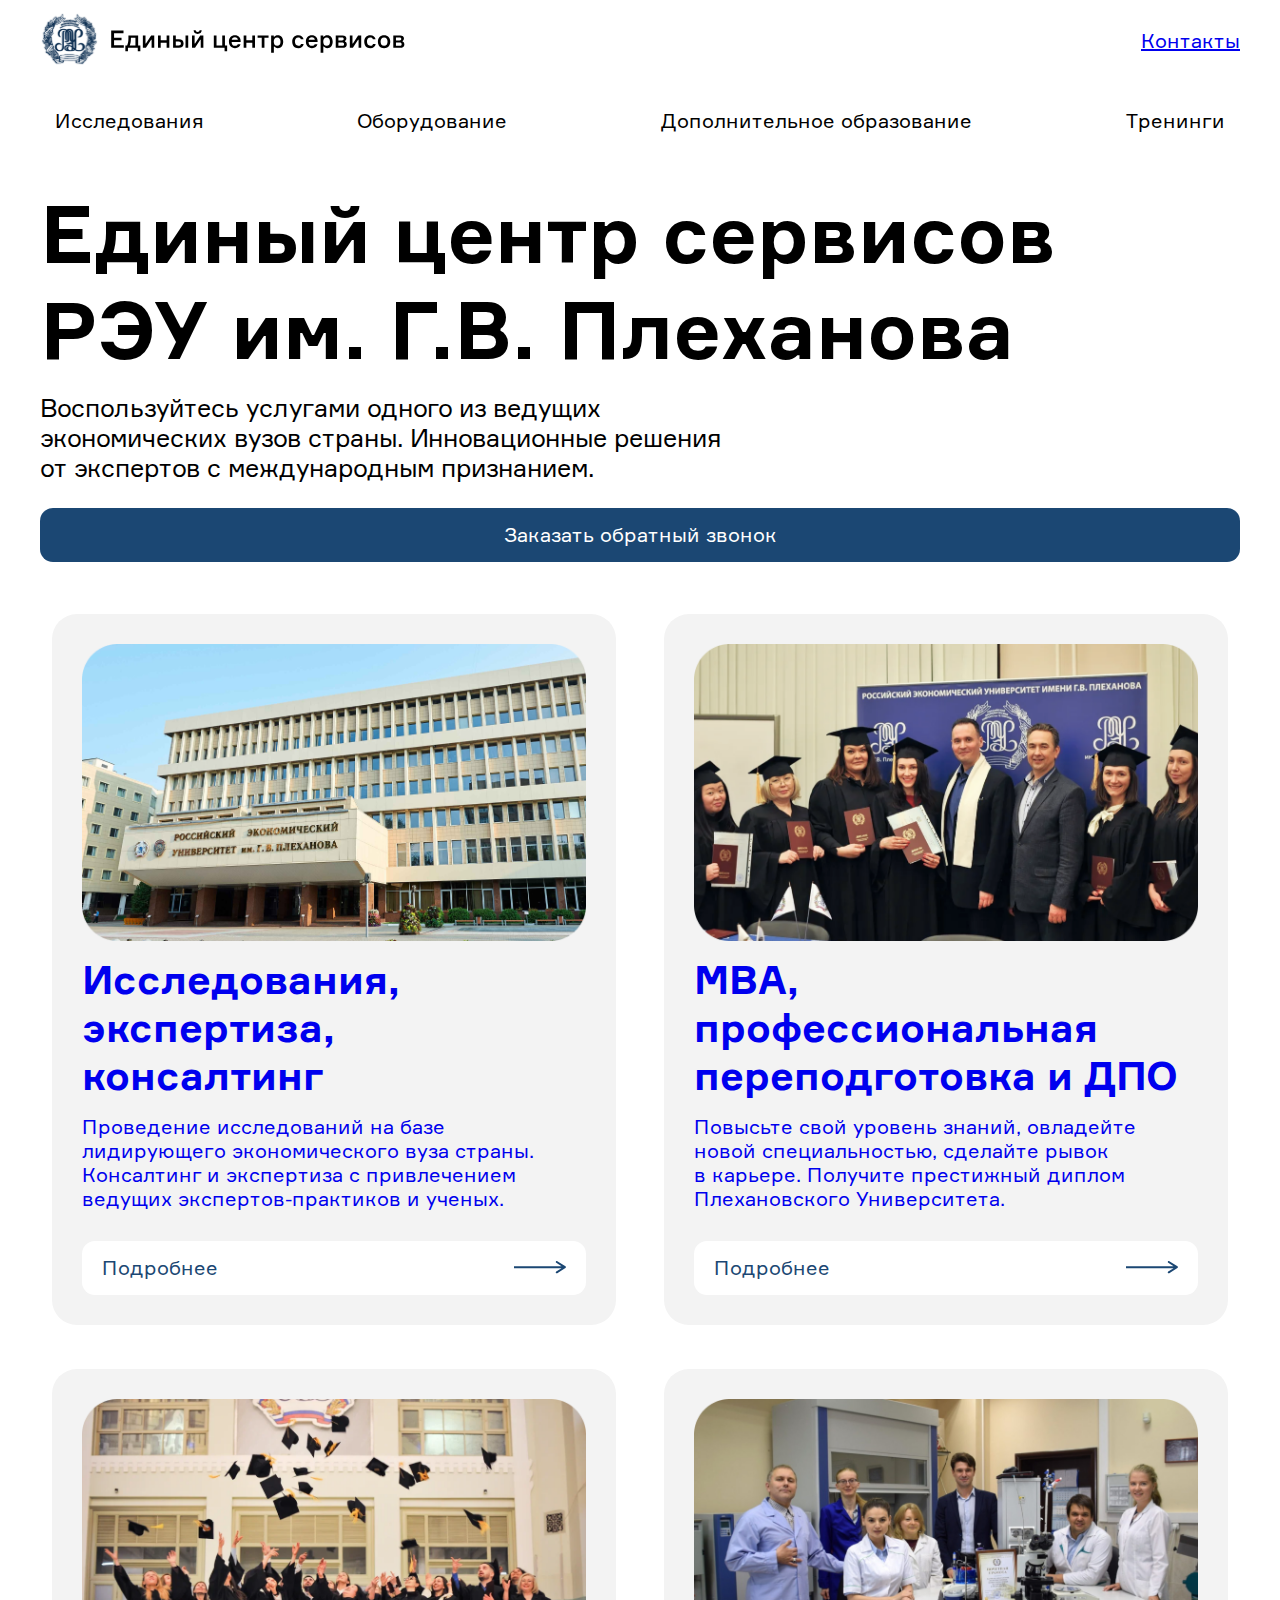
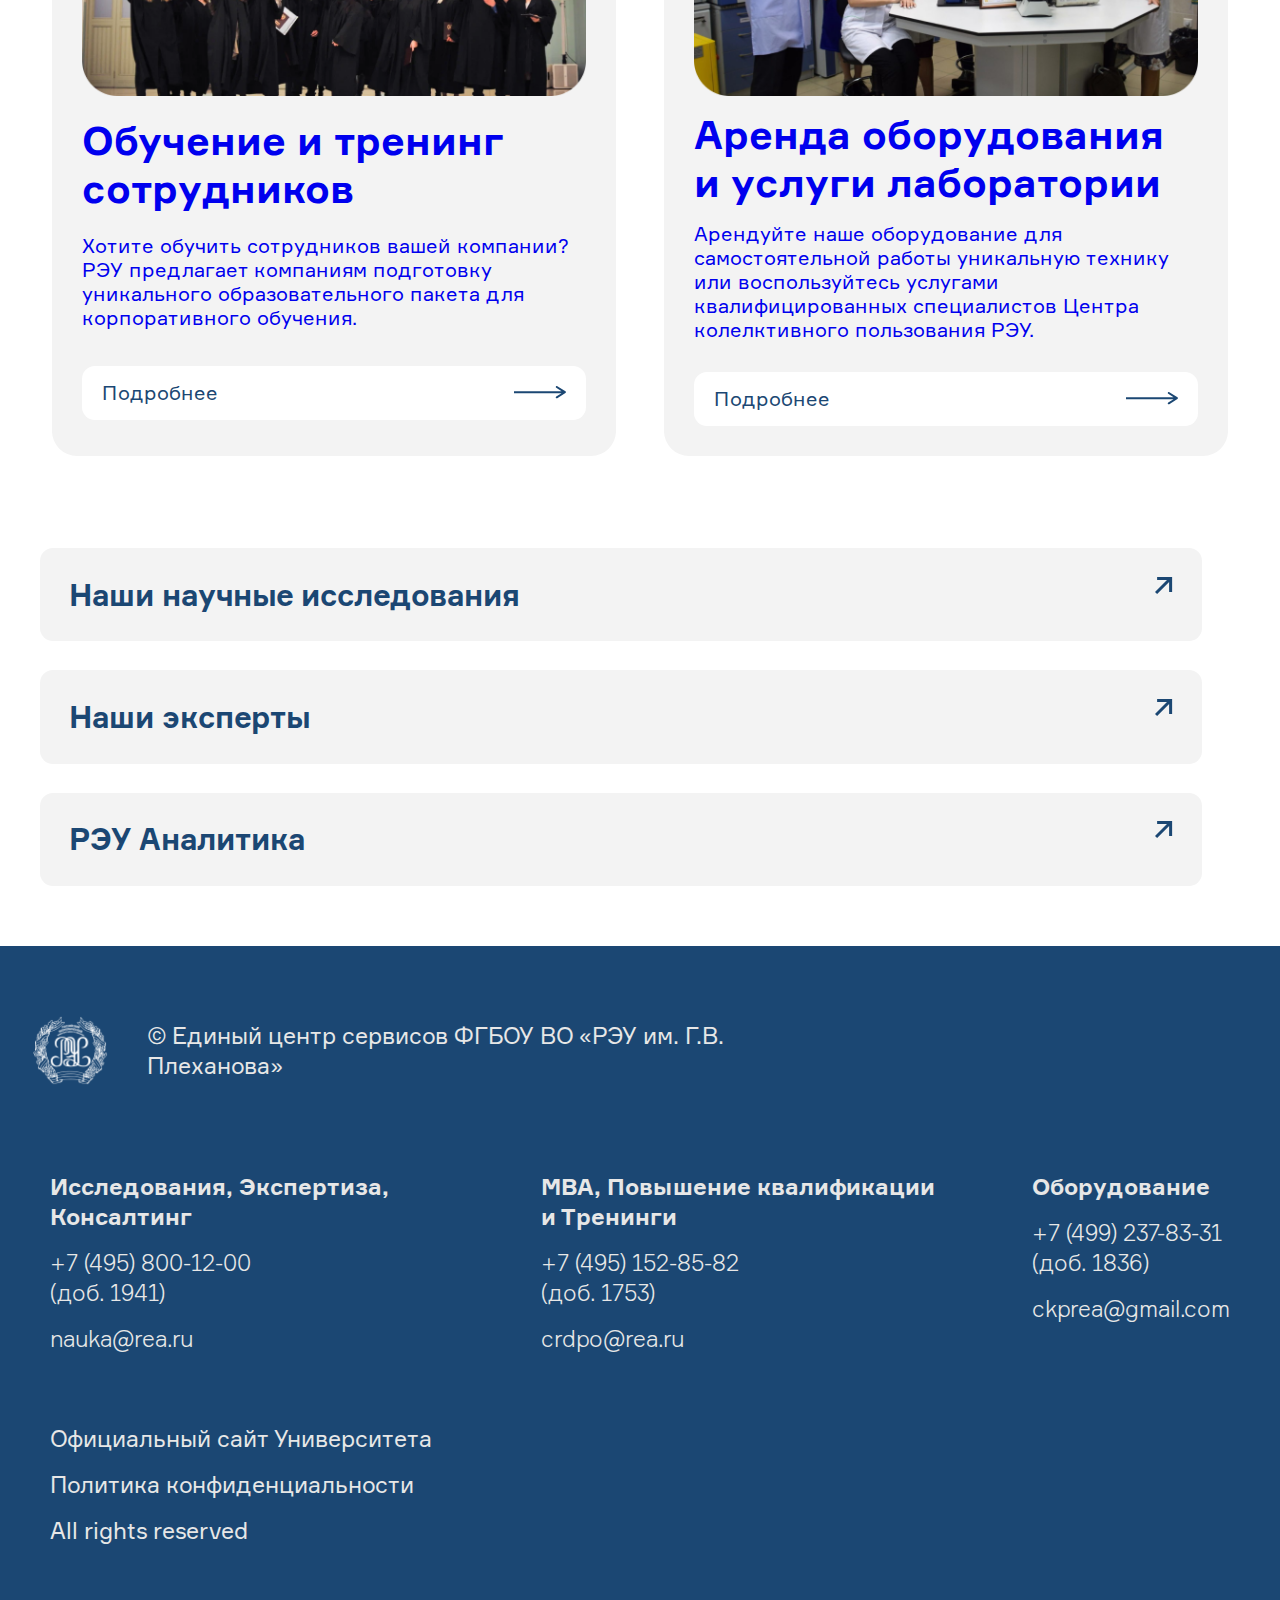
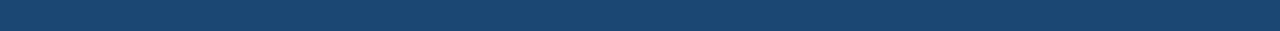
==== commit 49ba6ddd: "fith-sprint" ====
--- a/index.html
+++ b/index.html
@@ -118,19 +118,19 @@
         <div class="links">
           <div class="footer-link">
             <p>Исследования, Экспертиза, Консалтинг</p>
-            <a href="tel:+7 (495) 800-12-00">+7 (495) 800-12-00 (доб. 1941)</a>
+            <a href="tel:+7 (495) 800-12-00">+7 (495) 800-12-00<br>(доб. 1941)</a>
             <a href="mailto: nauka@rea.ru">nauka@rea.ru</a>
           </div>
 
           <div class="footer-link">
             <p>MBA, Повышение квалификации и Тренинги</p>
-            <a href="tel:+7 (495) 152-85-82">+7 (495) 152-85-82 (доб. 1753)</a>
+            <a href="tel:+7 (495) 152-85-82">+7 (495) 152-85-82<br>(доб. 1753)</a>
             <a href="mailto: crdpo@rea.ru">crdpo@rea.ru</a>
           </div>
 
           <div class="footer-link">
             <p>Оборудование</p>
-            <a href="tel:+7 (499) 237-83-31">+7 (499) 237-83-31 (доб. 1836)</a>
+            <a href="tel:+7 (499) 237-83-31">+7 (499) 237-83-31<br>(доб. 1836)</a>
             <a href="mailto: ckprea@gmail.com">ckprea@gmail.com</a>
           </div>
         </div>
@@ -143,5 +143,6 @@
       </footer>
 
     </section>
+    <script src="script.js"></script>
   </body>
 </html>
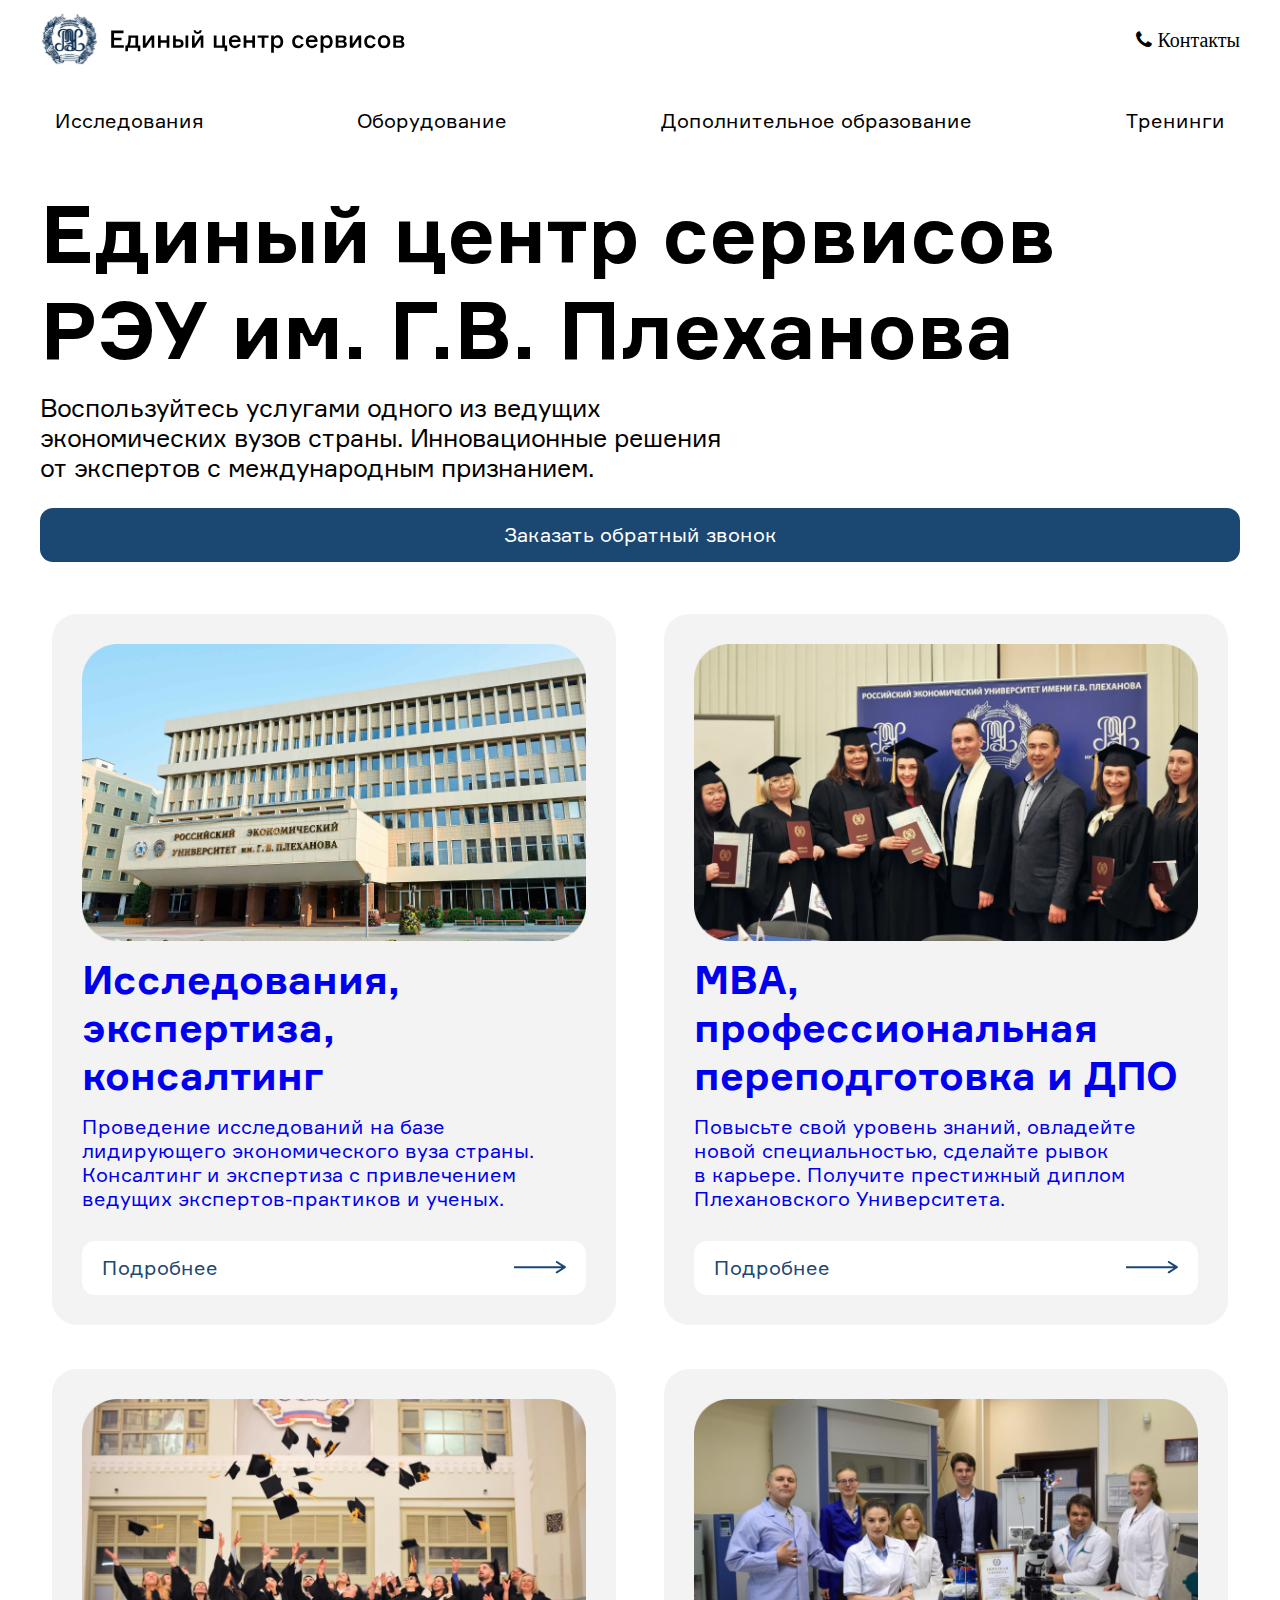
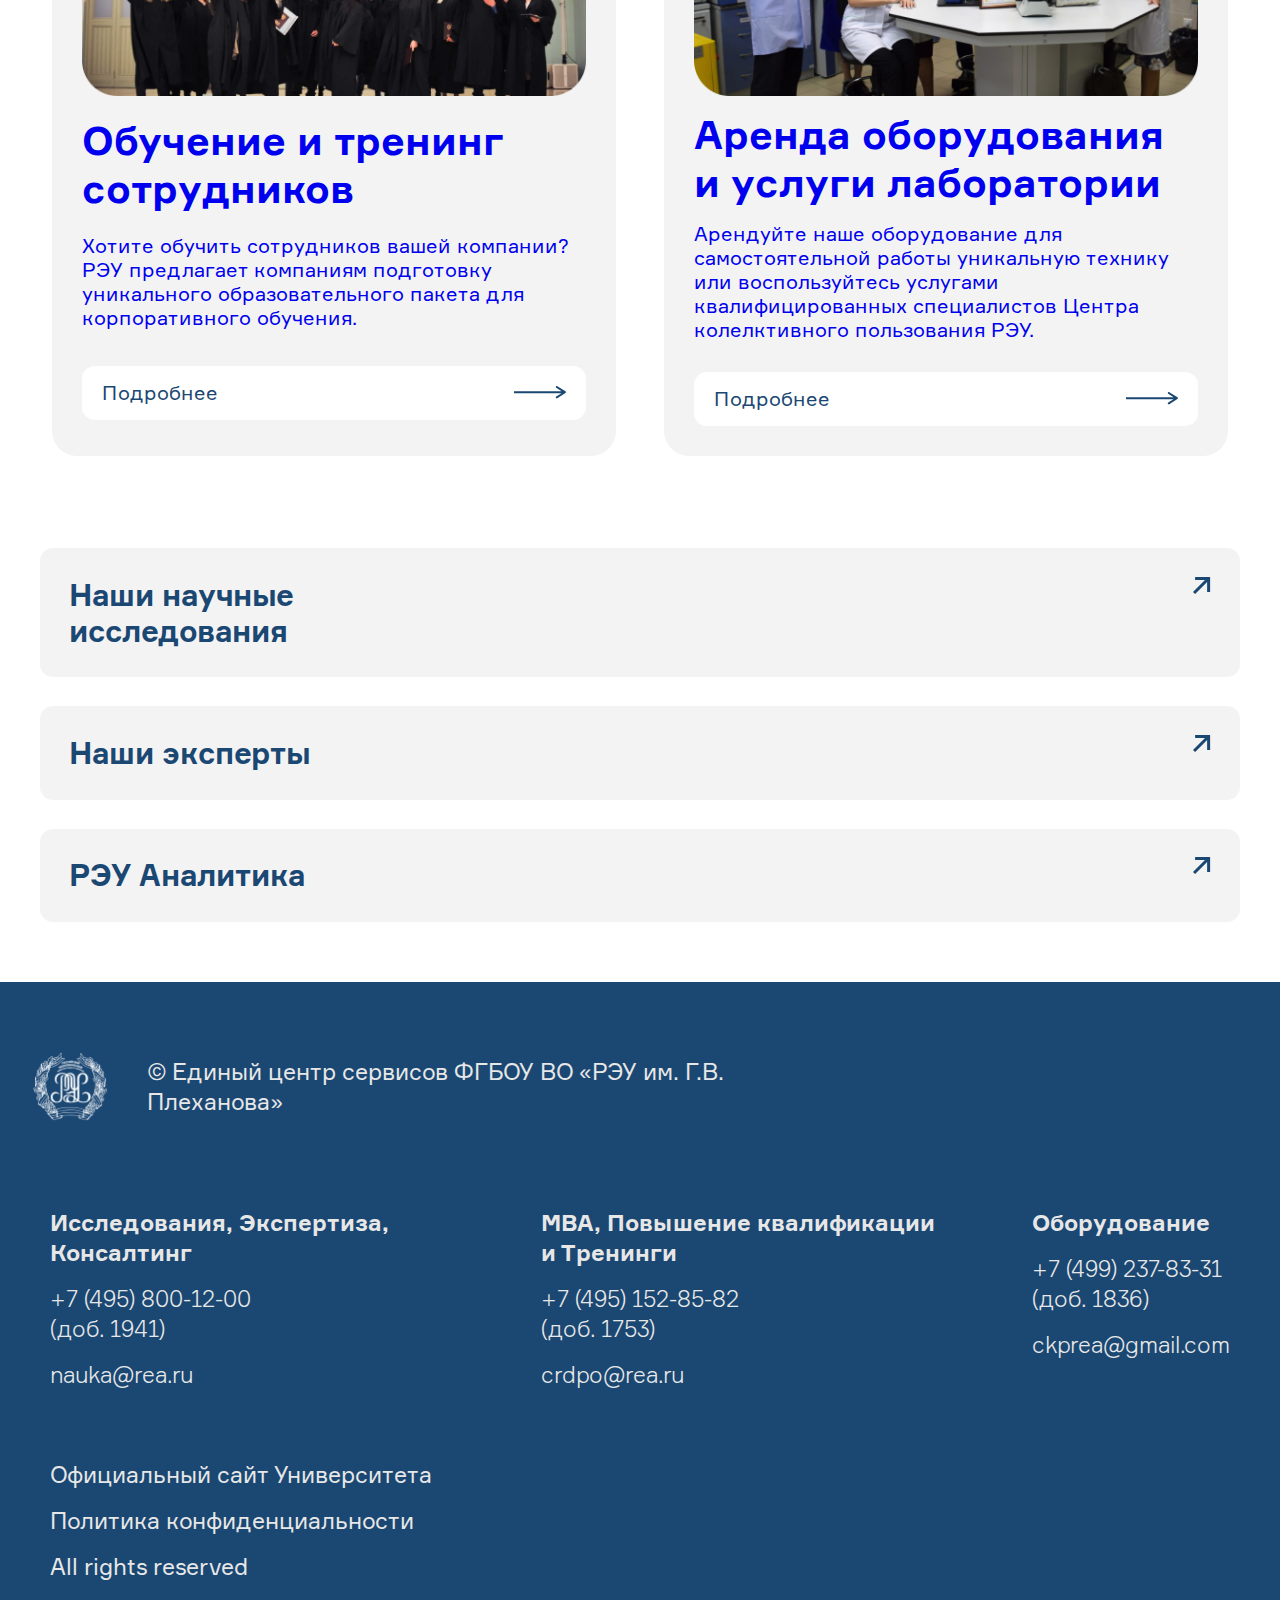
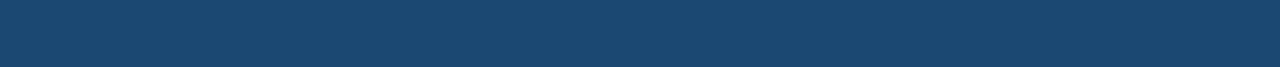
==== commit 8cc23ea4: "seventh-sprint" ====
--- a/index.html
+++ b/index.html
@@ -5,11 +5,12 @@
     <meta name="viewport" content="width=device-width, initial-scale=1">
     <title>Единый центр сервисов</title>
     <link rel="stylesheet" href="styles/style.css">
+    <link rel="stylesheet" href="font-awesome-4.7.0/css/font-awesome.min.css">
   </head>
   <body>
     <header>
       <a href="index.html"><img src="img/logo.svg" alt="logo"></a>
-      <a href="#footer">Контакты</a>
+      <a href="#footer"><i class="fa fa-phone" aria-hidden="true"> Контакты</i></a>
     </header>
 
     <nav>
@@ -136,8 +137,11 @@
         </div>
 
         <div class="bottom">
-          <p><a href="#">Официальный сайт Университета</a></p>
-          <p><a href="#">Политика конфиденциальности</a></p>
+          <p>
+            <a href="https://www.rea.ru/">Официальный сайт Университета</a></p>
+          <p>
+            <a href="https://do.rea.ru/politika-konfidentsialnosti">Политика конфиденциальности</a>
+          </p>
           <p>All rights reserved</p>
         </div>
       </footer>
